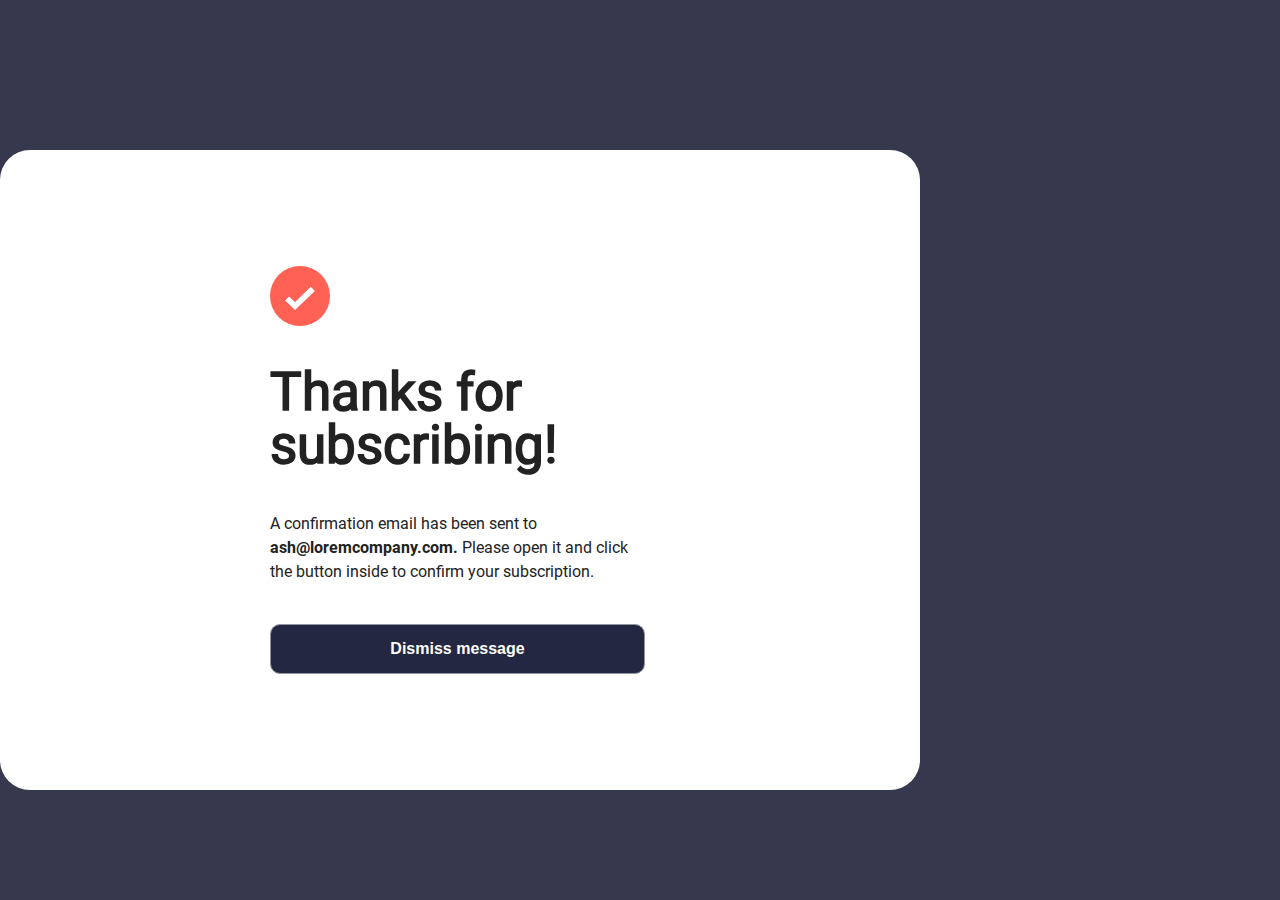
==== agree.html @ 7dfd1862 "add styles and adaptive" ====
<!DOCTYPE html>
<html lang="en">
<head>
    <meta charset="UTF-8">
    <meta name="viewport" content="width=device-width, initial-scale=1.0">
    <link rel="stylesheet" href="styles/css/rest.css">
    <link rel="stylesheet" href="styles/css/style.css">
    <title>Great</title>
</head>
<body>
    <main class="registration-form">
        <div class="agree-block">
            <div class="agree-content">
                <svg class="done">
                    <use xlink:href="assets/icons/sprite.svg#icon-list"></use>
                </svg>
                <h1>Thanks for subscribing!</h1>
                <p>A confirmation email has been sent to <span>ash@loremcompany.com.</span> Please open it and click the button inside to confirm your subscription.</p>
                <input class="submit submit--agree" type="submit" value="Dismiss message">
            </div>
        </div>
    </main>
</body>
</html>
---- styles/css/rest.css ----
/* http://meyerweb.com/eric/tools/css/reset/
   v2.0-modified | 20110126
   License: none (public domain)
*/

html, body, div, span, applet, object, iframe,
h1, h2, h3, h4, h5, h6, p, blockquote, pre,
a, abbr, acronym, address, big, cite, code,
del, dfn, em, img, ins, kbd, q, s, samp,
small, strike, strong, sub, sup, tt, var,
b, u, i, center,
dl, dt, dd, ol, ul, li,
fieldset, form, label, legend,
table, caption, tbody, tfoot, thead, tr, th, td,
article, aside, canvas, details, embed,
figure, figcaption, footer, header, hgroup,
menu, nav, output, ruby, section, summary,
time, mark, audio, video {
  margin: 0;
	padding: 0;
	border: 0;
	font-size: 100%;
	font: inherit;
	vertical-align: baseline;
}

/* make sure to set some focus styles for accessibility */
:focus {
    outline: 0;
}

/* HTML5 display-role reset for older browsers */
article, aside, details, figcaption, figure,
footer, header, hgroup, menu, nav, section {
	display: block;
}

body {
	line-height: 1;
}

ol, ul {
	list-style: none;
}

blockquote, q {
	quotes: none;
}

blockquote:before, blockquote:after,
q:before, q:after {
	content: '';
	content: none;
}

table {
	border-collapse: collapse;
	border-spacing: 0;
}

input[type=search]::-webkit-search-cancel-button,
input[type=search]::-webkit-search-decoration,
input[type=search]::-webkit-search-results-button,
input[type=search]::-webkit-search-results-decoration {
    -webkit-appearance: none;
    -moz-appearance: none;
}

input[type=search] {
    -webkit-appearance: none;
    -moz-appearance: none;
    -webkit-box-sizing: content-box;
    -moz-box-sizing: content-box;
    box-sizing: content-box;
}

textarea {
    overflow: auto;
    vertical-align: top;
    resize: vertical;
}

/**
 * Correct `inline-block` display not defined in IE 6/7/8/9 and Firefox 3.
 */

audio,
canvas,
video {
    display: inline-block;
    *display: inline;
    *zoom: 1;
    max-width: 100%;
}

/**
 * Prevent modern browsers from displaying `audio` without controls.
 * Remove excess height in iOS 5 devices.
 */

audio:not([controls]) {
    display: none;
    height: 0;
}

/**
 * Address styling not present in IE 7/8/9, Firefox 3, and Safari 4.
 * Known issue: no IE 6 support.
 */

[hidden] {
    display: none;
}

/**
 * 1. Correct text resizing oddly in IE 6/7 when body `font-size` is set using
 *    `em` units.
 * 2. Prevent iOS text size adjust after orientation change, without disabling
 *    user zoom.
 */

html {
    font-size: 100%; /* 1 */
    -webkit-text-size-adjust: 100%; /* 2 */
    -ms-text-size-adjust: 100%; /* 2 */
}

/**
 * Address `outline` inconsistency between Chrome and other browsers.
 */

a:focus {
    outline: thin dotted;
}

/**
 * Improve readability when focused and also mouse hovered in all browsers.
 */

a:active,
a:hover {
    outline: 0;
}

/**
 * 1. Remove border when inside `a` element in IE 6/7/8/9 and Firefox 3.
 * 2. Improve image quality when scaled in IE 7.
 */

img {
    border: 0; /* 1 */
    -ms-interpolation-mode: bicubic; /* 2 */
}

/**
 * Address margin not present in IE 6/7/8/9, Safari 5, and Opera 11.
 */

figure {
    margin: 0;
}

/**
 * Correct margin displayed oddly in IE 6/7.
 */

form {
    margin: 0;
}

/**
 * Define consistent border, margin, and padding.
 */

fieldset {
    border: 1px solid #c0c0c0;
    margin: 0 2px;
    padding: 0.35em 0.625em 0.75em;
}

/**
 * 1. Correct color not being inherited in IE 6/7/8/9.
 * 2. Correct text not wrapping in Firefox 3.
 * 3. Correct alignment displayed oddly in IE 6/7.
 */

legend {
    border: 0; /* 1 */
    padding: 0;
    white-space: normal; /* 2 */
    *margin-left: -7px; /* 3 */
}

/**
 * 1. Correct font size not being inherited in all browsers.
 * 2. Address margins set differently in IE 6/7, Firefox 3+, Safari 5,
 *    and Chrome.
 * 3. Improve appearance and consistency in all browsers.
 */

button,
input,
select,
textarea {
    font-size: 100%; /* 1 */
    margin: 0; /* 2 */
    vertical-align: baseline; /* 3 */
    *vertical-align: middle; /* 3 */
}

/**
 * Address Firefox 3+ setting `line-height` on `input` using `!important` in
 * the UA stylesheet.
 */

button,
input {
    line-height: normal;
}

/**
 * Address inconsistent `text-transform` inheritance for `button` and `select`.
 * All other form control elements do not inherit `text-transform` values.
 * Correct `button` style inheritance in Chrome, Safari 5+, and IE 6+.
 * Correct `select` style inheritance in Firefox 4+ and Opera.
 */

button,
select {
    text-transform: none;
}

/**
 * 1. Avoid the WebKit bug in Android 4.0.* where (2) destroys native `audio`
 *    and `video` controls.
 * 2. Correct inability to style clickable `input` types in iOS.
 * 3. Improve usability and consistency of cursor style between image-type
 *    `input` and others.
 * 4. Remove inner spacing in IE 7 without affecting normal text inputs.
 *    Known issue: inner spacing remains in IE 6.
 */

button,
html input[type="button"], /* 1 */
input[type="reset"],
input[type="submit"] {
    -webkit-appearance: button; /* 2 */
    cursor: pointer; /* 3 */
    *overflow: visible;  /* 4 */
}

/**
 * Re-set default cursor for disabled elements.
 */

button[disabled],
html input[disabled] {
    cursor: default;
}

/**
 * 1. Address box sizing set to content-box in IE 8/9.
 * 2. Remove excess padding in IE 8/9.
 * 3. Remove excess padding in IE 7.
 *    Known issue: excess padding remains in IE 6.
 */

input[type="checkbox"],
input[type="radio"] {
    box-sizing: border-box; /* 1 */
    padding: 0; /* 2 */
    *height: 13px; /* 3 */
    *width: 13px; /* 3 */
}

/**
 * 1. Address `appearance` set to `searchfield` in Safari 5 and Chrome.
 * 2. Address `box-sizing` set to `border-box` in Safari 5 and Chrome
 *    (include `-moz` to future-proof).
 */

input[type="search"] {
    -webkit-appearance: textfield; /* 1 */
    -moz-box-sizing: content-box;
    -webkit-box-sizing: content-box; /* 2 */
    box-sizing: content-box;
}

/**
 * Remove inner padding and search cancel button in Safari 5 and Chrome
 * on OS X.
 */

input[type="search"]::-webkit-search-cancel-button,
input[type="search"]::-webkit-search-decoration {
    -webkit-appearance: none;
}

/**
 * Remove inner padding and border in Firefox 3+.
 */

button::-moz-focus-inner,
input::-moz-focus-inner {
    border: 0;
    padding: 0;
}

/**
 * 1. Remove default vertical scrollbar in IE 6/7/8/9.
 * 2. Improve readability and alignment in all browsers.
 */

textarea {
    overflow: auto; /* 1 */
    vertical-align: top; /* 2 */
}

/**
 * Remove most spacing between table cells.
 */

table {
    border-collapse: collapse;
    border-spacing: 0;
}

html,
button,
input,
select,
textarea {
    color: #222;
}


::-moz-selection {
    background: #b3d4fc;
    text-shadow: none;
}

::selection {
    background: #b3d4fc;
    text-shadow: none;
}

img {
    vertical-align: middle;
}

fieldset {
    border: 0;
    margin: 0;
    padding: 0;
}

textarea {
    resize: vertical;
}

.chromeframe {
    margin: 0.2em 0;
    background: #ccc;
    color: #000;
    padding: 0.2em 0;
}
---- styles/css/style.css ----
@import url("../../assets/fonts/Roboto/Roboto.css");
body {
  background-color: hsl(235, 18%, 26%);
  font-family: "Roboto-Regular";
  font-size: 16px;
}
@media screen and (max-width: 480px) {
  body {
    background-color: white;
  }
}

main {
  display: flex;
  justify-content: center;
  position: relative;
  height: 100%;
}

.registration-form {
  width: 920px;
  height: 640px;
  background-color: white;
  border-radius: 30px;
  display: flex;
  align-items: center;
  margin-top: 150px;
}
.registration-form__content {
  display: flex;
  flex-direction: column;
  gap: 30px;
  width: 375px;
  padding: 90px 60px;
}
@media screen and (max-width: 480px) {
  .registration-form__content {
    width: 325px;
    margin: auto;
    padding: 400px 0 0;
  }
}
@media screen and (max-width: 480px) {
  .registration-form {
    display: block;
    height: 100%;
    margin-top: 0;
    position: relative;
  }
}

@media screen and (max-width: 480px) {
  img {
    position: absolute;
    top: 0;
    width: 100%;
  }
}

h1 {
  font-size: 53px;
  font-weight: 700;
}
@media screen and (max-width: 480px) {
  h1 {
    font-size: 45px;
  }
}

.icon {
  width: 20px;
  height: 20px;
}

p {
  line-height: 24px;
}

ul {
  display: flex;
  flex-direction: column;
  gap: 10px;
}

li {
  display: flex;
  gap: 15px;
}

input {
  width: 375px;
  height: 50px;
  border: 1px solid hsl(231, 7%, 60%);
  border-radius: 10px;
  padding: 0;
}
@media screen and (max-width: 480px) {
  input {
    width: 325px;
    height: 55px;
  }
}

.email {
  margin: 8px 0 20px;
  padding-left: 20px;
  width: 353px;
  height: 48px;
  font-size: 16px;
}
@media screen and (max-width: 480px) {
  .email {
    width: 303px;
    height: 53px;
  }
}

.email:focus {
  border: 1px solid black;
}

.submit {
  background-color: hsl(234, 29%, 20%);
  color: white;
  font-weight: 700;
}

.submit:hover {
  background: linear-gradient(to right, rgb(243, 67, 90), rgb(255, 114, 58));
  border: 1px solid transparent;
  box-shadow: 3px 3px 20px -2px rgb(255, 114, 58);
}

label {
  font-size: 12px;
  font-family: "Roboto-Bold";
}

.valid {
  color: hsl(4, 100%, 67%);
  padding-left: 180px;
  display: none;
}

.email:invalid {
  border: 1px solid hsl(4, 100%, 67%);
  background-color: hsl(4, 100%, 95%);
  color: hsl(4, 100%, 67%);
}

.email:invalid ~ .valid {
  display: inline-block;
}

.agree-block {
  width: 500px;
  height: 520px;
  border-radius: 30px;
  background-color: white;
  display: flex;
  flex-direction: column;
  justify-content: center;
  align-items: center;
  gap: 20px;
}
@media screen and (max-width: 480px) {
  .agree-block {
    width: auto;
    height: auto;
  }
}

.agree-content {
  width: 380px;
  display: flex;
  flex-direction: column;
  gap: 40px;
}
@media screen and (max-width: 480px) {
  .agree-content {
    width: auto;
  }
}

span {
  font-family: "Roboto-Bold";
}

.done {
  height: 60px;
  width: 60px;
}

@media screen and (max-width: 480px) {
  .submit--agree {
    margin-top: 250px;
    width: 325px;
    height: 55px;
  }
}/*# sourceMappingURL=style.css.map */
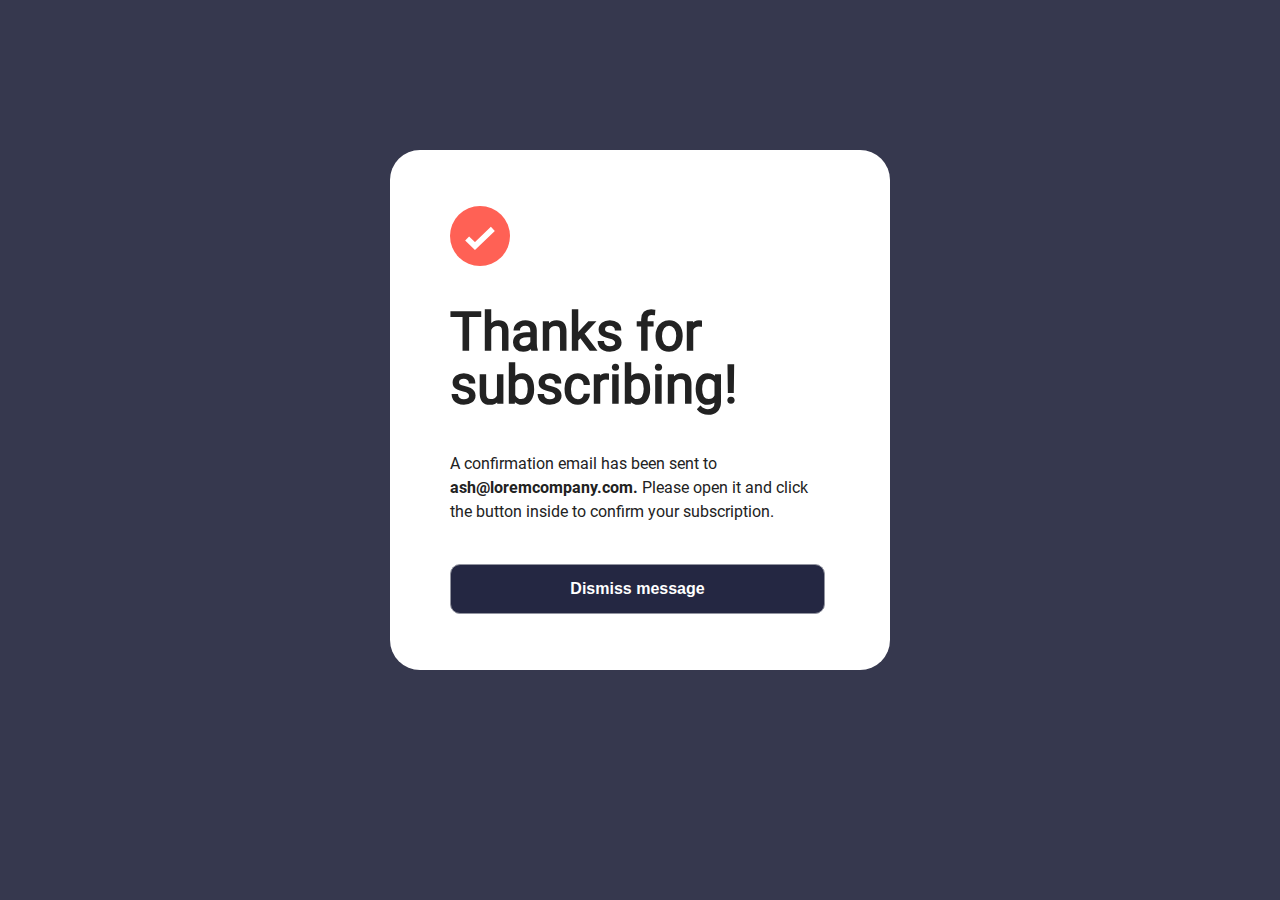
==== commit 99fbb0fb: "corect form" ====
--- a/agree.html
+++ b/agree.html
@@ -8,10 +8,10 @@
     <title>Great</title>
 </head>
 <body>
-    <main class="registration-form">
+    <main>
         <div class="agree-block">
             <div class="agree-content">
-                <svg class="done">
+                <svg class="icon-average">
                     <use xlink:href="assets/icons/sprite.svg#icon-list"></use>
                 </svg>
                 <h1>Thanks for subscribing!</h1>
--- a/styles/css/style.css
+++ b/styles/css/style.css
@@ -3,6 +3,7 @@
   background-color: hsl(235, 18%, 26%);
   font-family: "Roboto-Regular";
   font-size: 16px;
+  margin: 0 auto;
 }
 @media screen and (max-width: 480px) {
   body {
@@ -13,7 +14,6 @@
 main {
   display: flex;
   justify-content: center;
-  position: relative;
   height: 100%;
 }
 
@@ -67,7 +67,7 @@
   }
 }
 
-.icon {
+.icon-small {
   width: 20px;
   height: 20px;
 }
@@ -139,6 +139,7 @@
 .valid {
   color: hsl(4, 100%, 67%);
   padding-left: 180px;
+  font-size: 12px;
   display: none;
 }
 
@@ -148,8 +149,8 @@
   color: hsl(4, 100%, 67%);
 }
 
-.email:invalid ~ .valid {
-  display: inline-block;
+.email:invalid .valid {
+  display: block;
 }
 
 .agree-block {
@@ -162,10 +163,11 @@
   justify-content: center;
   align-items: center;
   gap: 20px;
+  margin-top: 150px;
 }
 @media screen and (max-width: 480px) {
   .agree-block {
-    width: auto;
+    width: 90%;
     height: auto;
   }
 }
@@ -186,7 +188,7 @@
   font-family: "Roboto-Bold";
 }
 
-.done {
+.icon-average {
   height: 60px;
   width: 60px;
 }
